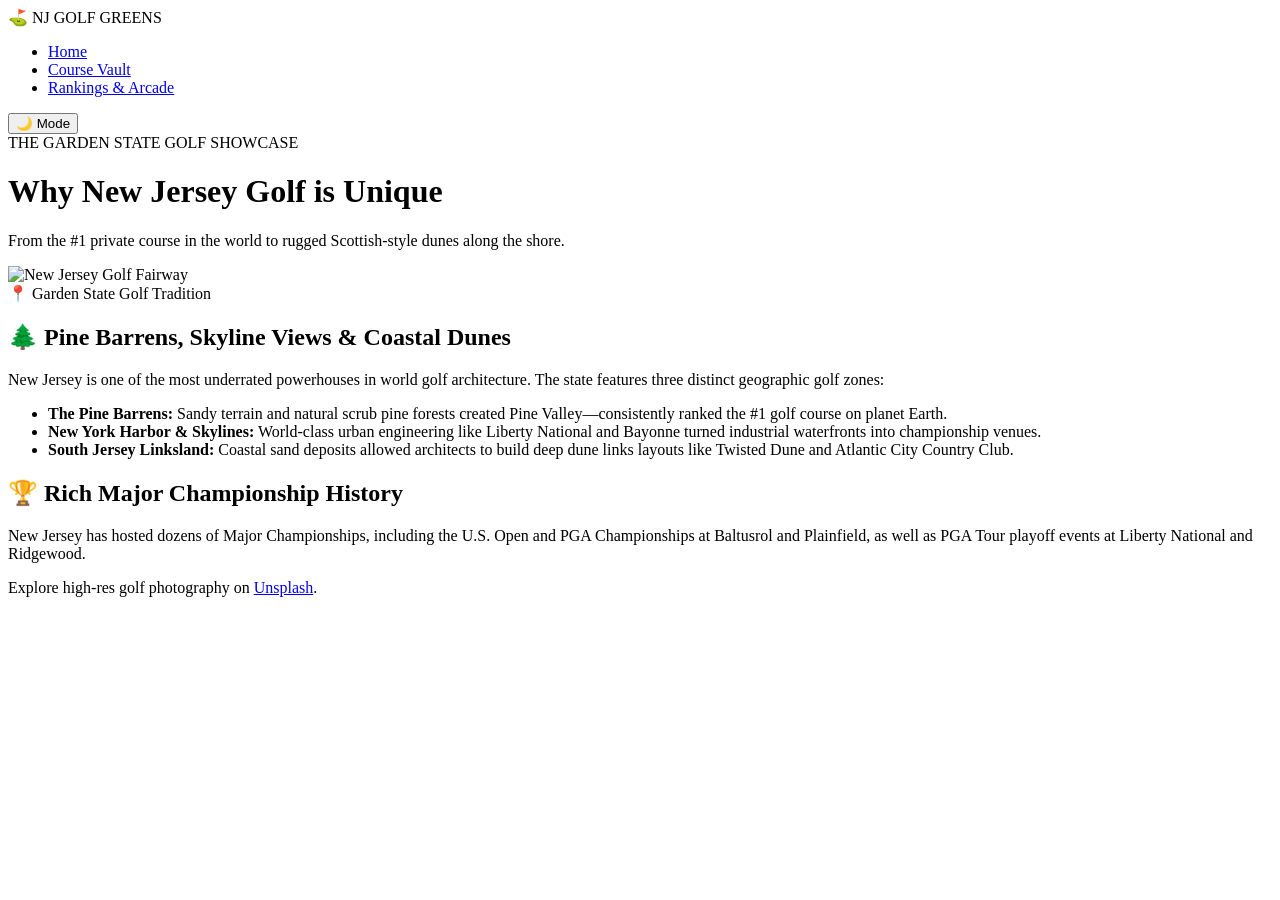
==== index.html @ e5b6b15c "Create index.html" ====
<!DOCTYPE html>
<html lang="en">
<head>
  <meta charset="UTF-8">
  <meta name="viewport" content="width=device-width, initial-scale=1.0">
  <title>NJ Golf Greens | Home</title>
  <link rel="stylesheet" href="styles.css">
  <script src="https://cdn.jsdelivr.net/npm/canvas-confetti@1.6.0/dist/confetti.browser.min.js"></script>
</head>
<body>

  <!-- Shared Navigation -->
  <nav class="navbar">
    <div class="nav-logo">⛳ NJ GOLF GREENS</div>
    <ul class="nav-links">
      <li><a href="index.html" class="active">Home</a></li>
      <li><a href="courses.html">Course Vault</a></li>
      <li><a href="rankings.html">Rankings & Arcade</a></li>
    </ul>
    <button class="theme-btn" id="theme-btn">🌙 Mode</button>
  </nav>

  <header class="hero">
    <div class="hero-badge">THE GARDEN STATE GOLF SHOWCASE</div>
    <h1>Why New Jersey Golf is Unique</h1>
    <p>From the #1 private course in the world to rugged Scottish-style dunes along the shore.</p>
  </header>

  <main class="container">
    <div class="image-frame">
      <img src="https://images.unsplash.com/photo-1535131749006-b7f58c99034b?auto=format&fit=crop&w=1200&q=80" alt="New Jersey Golf Fairway" class="banner-image">
      <div class="image-tag">📍 Garden State Golf Tradition</div>
    </div>

    <div class="card">
      <h2>🌲 Pine Barrens, Skyline Views & Coastal Dunes</h2>
      <p>New Jersey is one of the most underrated powerhouses in world golf architecture. The state features three distinct geographic golf zones:</p>
      <ul class="feature-list">
        <li><strong>The Pine Barrens:</strong> Sandy terrain and natural scrub pine forests created Pine Valley—consistently ranked the #1 golf course on planet Earth.</li>
        <li><strong>New York Harbor & Skylines:</strong> World-class urban engineering like Liberty National and Bayonne turned industrial waterfronts into championship venues.</li>
        <li><strong>South Jersey Linksland:</strong> Coastal sand deposits allowed architects to build deep dune links layouts like Twisted Dune and Atlantic City Country Club.</li>
      </ul>
    </div>

    <div class="card">
      <h2>🏆 Rich Major Championship History</h2>
      <p>New Jersey has hosted dozens of Major Championships, including the U.S. Open and PGA Championships at Baltusrol and Plainfield, as well as PGA Tour playoff events at Liberty National and Ridgewood.</p>
      <p>Explore high-res golf photography on <a href="https://unsplash.com" target="_blank" rel="noopener noreferrer" class="custom-link">Unsplash</a>.</p>
    </div>
  </main>

  <script src="script.js"></script>
</body>
</html>
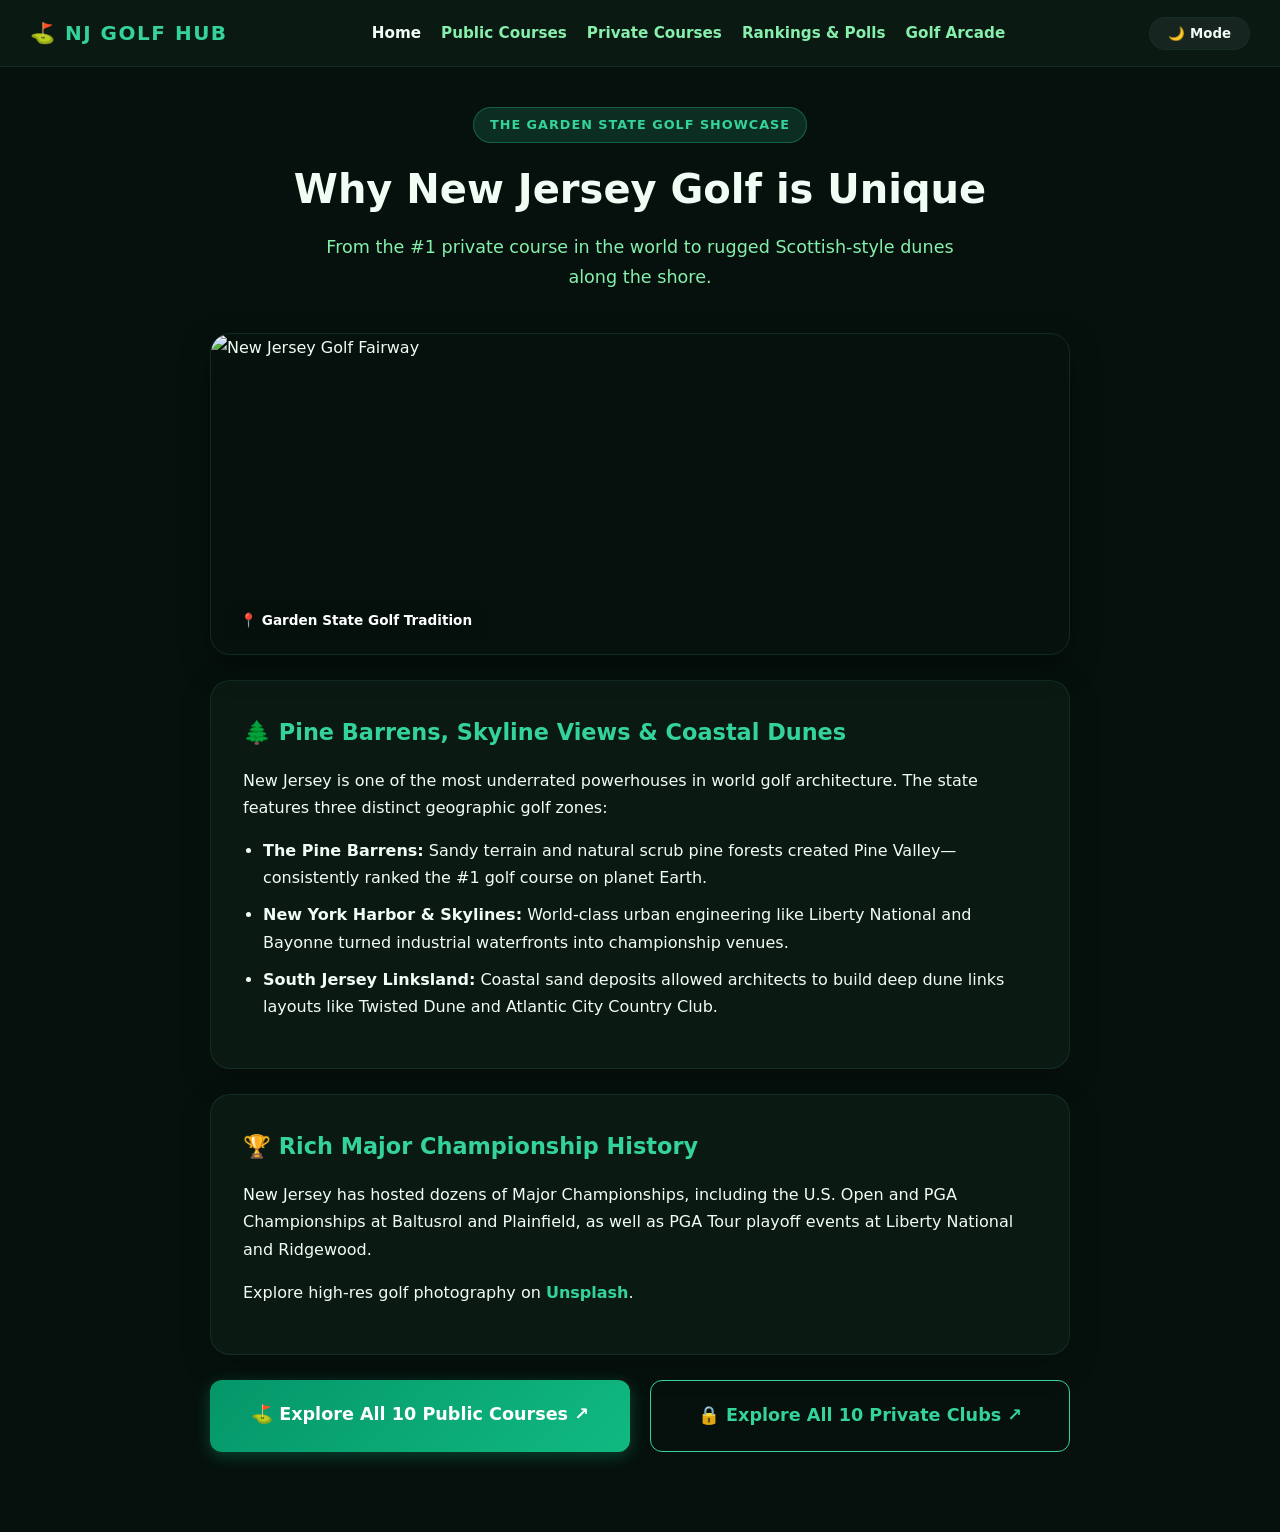
==== commit 44ec4eac: "Update index.html" ====
--- a/index.html
+++ b/index.html
@@ -3,7 +3,7 @@
 <head>
   <meta charset="UTF-8">
   <meta name="viewport" content="width=device-width, initial-scale=1.0">
-  <title>NJ Golf Greens | Home</title>
+  <title>NJ Golf Hub | Home</title>
   <link rel="stylesheet" href="styles.css">
   <script src="https://cdn.jsdelivr.net/npm/canvas-confetti@1.6.0/dist/confetti.browser.min.js"></script>
 </head>
@@ -11,11 +11,13 @@
 
   <!-- Shared Navigation -->
   <nav class="navbar">
-    <div class="nav-logo">⛳ NJ GOLF GREENS</div>
+    <div class="nav-logo">⛳ NJ GOLF HUB</div>
     <ul class="nav-links">
       <li><a href="index.html" class="active">Home</a></li>
-      <li><a href="courses.html">Course Vault</a></li>
-      <li><a href="rankings.html">Rankings & Arcade</a></li>
+      <li><a href="public-courses.html">Public Courses</a></li>
+      <li><a href="private-courses.html">Private Courses</a></li>
+      <li><a href="rankings.html">Rankings & Polls</a></li>
+      <li><a href="arcade.html">Golf Arcade</a></li>
     </ul>
     <button class="theme-btn" id="theme-btn">🌙 Mode</button>
   </nav>
@@ -47,6 +49,11 @@
       <p>New Jersey has hosted dozens of Major Championships, including the U.S. Open and PGA Championships at Baltusrol and Plainfield, as well as PGA Tour playoff events at Liberty National and Ridgewood.</p>
       <p>Explore high-res golf photography on <a href="https://unsplash.com" target="_blank" rel="noopener noreferrer" class="custom-link">Unsplash</a>.</p>
     </div>
+
+    <div class="card grid-2col" style="gap: 20px; background: transparent; padding: 0; border: none; box-shadow: none;">
+      <a href="public-courses.html" class="action-btn glow-btn" style="padding: 20px; font-size: 1.1rem; text-decoration: none;">⛳ Explore All 10 Public Courses ↗</a>
+      <a href="private-courses.html" class="action-btn outline-btn" style="padding: 20px; font-size: 1.1rem; text-decoration: none;">🔒 Explore All 10 Private Clubs ↗</a>
+    </div>
   </main>
 
   <script src="script.js"></script>
--- a/styles.css
+++ b/styles.css
@@ -0,0 +1,333 @@
+/* =========================================
+   NEW JERSEY GOLF HUB - MODERN EMERALD THEME
+   ========================================= */
+
+:root {
+  --bg-primary: #06110d;
+  --bg-card: rgba(12, 29, 22, 0.85);
+  --border-color: rgba(22, 51, 39, 0.8);
+  --border-glow: #10b981;
+  --accent-green: #10b981;
+  --accent-neon: #34d399;
+  --text-main: #f0fdf4;
+  --text-muted: #86efac;
+  --font-family: 'Inter', system-ui, -apple-system, BlinkMacSystemFont, "Segoe UI", Roboto, sans-serif;
+}
+
+body.light-mode {
+  --bg-primary: #f0fdf4;
+  --bg-card: #ffffff;
+  --border-color: #d1fae5;
+  --border-glow: #059669;
+  --accent-green: #059669;
+  --accent-neon: #047857;
+  --text-main: #064e3b;
+  --text-muted: #047857;
+}
+
+* {
+  box-sizing: border-box;
+}
+
+body {
+  background-color: var(--bg-primary);
+  color: var(--text-main);
+  font-family: var(--font-family);
+  margin: 0;
+  padding: 0 0 80px 0;
+  line-height: 1.7;
+  transition: background-color 0.3s ease, color 0.3s ease;
+}
+
+/* Glass Navbar */
+.navbar {
+  background: var(--bg-card);
+  backdrop-filter: blur(12px);
+  border-bottom: 1px solid var(--border-color);
+  padding: 16px 30px;
+  display: flex;
+  justify-content: space-between;
+  align-items: center;
+  position: sticky;
+  top: 0;
+  z-index: 100;
+}
+
+.nav-logo {
+  font-size: 1.25rem;
+  font-weight: 900;
+  color: var(--accent-neon);
+  letter-spacing: 1.5px;
+}
+
+.nav-links {
+  list-style: none;
+  display: flex;
+  gap: 20px;
+  margin: 0;
+  padding: 0;
+}
+
+.nav-links a {
+  color: var(--text-muted);
+  text-decoration: none;
+  font-size: 0.95rem;
+  font-weight: 600;
+  transition: all 0.2s ease;
+}
+
+.nav-links a:hover,
+.nav-links a.active {
+  color: var(--text-main);
+}
+
+/* Hero Banner */
+.hero {
+  text-align: center;
+  padding: 40px 20px 20px;
+}
+
+.hero-badge {
+  display: inline-block;
+  background: rgba(52, 211, 153, 0.15);
+  color: var(--accent-neon);
+  font-size: 0.8rem;
+  font-weight: 700;
+  text-transform: uppercase;
+  letter-spacing: 1px;
+  padding: 6px 16px;
+  border-radius: 20px;
+  border: 1px solid rgba(52, 211, 153, 0.3);
+  margin-bottom: 12px;
+}
+
+h1 {
+  font-size: 2.5rem;
+  font-weight: 800;
+  margin: 0 0 10px 0;
+}
+
+.hero p {
+  color: var(--text-muted);
+  font-size: 1.1rem;
+  max-width: 650px;
+  margin: 0 auto;
+}
+
+.container {
+  max-width: 900px;
+  margin: 20px auto 0;
+  padding: 0 20px;
+}
+
+/* Card Styling */
+.card {
+  background: var(--bg-card);
+  border: 1px solid var(--border-color);
+  border-radius: 20px;
+  padding: 32px;
+  margin-top: 25px;
+  box-shadow: 0 10px 30px rgba(0, 0, 0, 0.25);
+  transition: transform 0.25s ease, border-color 0.25s ease;
+}
+
+.card:hover {
+  border-color: var(--border-glow);
+  transform: translateY(-4px);
+}
+
+h2 {
+  font-size: 1.4rem;
+  font-weight: 700;
+  color: var(--accent-neon);
+  margin-top: 0;
+  margin-bottom: 16px;
+}
+
+/* Image Frames */
+.image-frame {
+  position: relative;
+  border-radius: 20px;
+  overflow: hidden;
+  border: 1px solid var(--border-color);
+  box-shadow: 0 12px 30px rgba(0,0,0,0.4);
+}
+
+.banner-image {
+  width: 100%;
+  height: 320px;
+  object-fit: cover;
+  display: block;
+}
+
+.image-tag {
+  position: absolute;
+  bottom: 15px;
+  left: 15px;
+  background: rgba(6, 17, 13, 0.85);
+  backdrop-filter: blur(8px);
+  color: #ffffff;
+  padding: 6px 14px;
+  border-radius: 10px;
+  font-size: 0.85rem;
+  font-weight: 600;
+}
+
+/* Grids & Columns */
+.courses-grid {
+  display: grid;
+  grid-template-columns: 1fr;
+  gap: 25px;
+}
+
+.grid-2col {
+  display: grid;
+  grid-template-columns: 1fr 1fr;
+  gap: 25px;
+}
+
+@media (max-width: 768px) {
+  .grid-2col {
+    grid-template-columns: 1fr;
+  }
+}
+
+.feature-list, .ranked-list {
+  padding-left: 20px;
+}
+
+.feature-list li, .ranked-list li {
+  margin-bottom: 10px;
+}
+
+/* Controls, Buttons & Inputs */
+.theme-btn {
+  background: rgba(255, 255, 255, 0.05);
+  color: var(--text-main);
+  border: 1px solid var(--border-color);
+  padding: 8px 18px;
+  border-radius: 20px;
+  cursor: pointer;
+  font-family: var(--font-family);
+  font-weight: 600;
+}
+
+.action-btn {
+  border: none;
+  padding: 12px 26px;
+  font-family: var(--font-family);
+  font-size: 0.95rem;
+  font-weight: 700;
+  border-radius: 12px;
+  cursor: pointer;
+  transition: all 0.2s ease;
+  display: inline-block;
+  text-decoration: none;
+  text-align: center;
+}
+
+.glow-btn {
+  background: linear-gradient(135deg, #059669, #10b981);
+  color: #ffffff;
+  box-shadow: 0 4px 15px rgba(16, 185, 129, 0.3);
+}
+
+.glow-btn:hover {
+  transform: translateY(-2px);
+  box-shadow: 0 8px 25px rgba(16, 185, 129, 0.5);
+}
+
+.outline-btn {
+  background: transparent;
+  color: var(--accent-neon);
+  border: 1px solid var(--accent-neon);
+}
+
+.modern-input {
+  background: rgba(0, 0, 0, 0.3);
+  border: 1px solid var(--border-color);
+  color: #ffffff;
+  padding: 12px 16px;
+  border-radius: 10px;
+  width: 100%;
+  max-width: 320px;
+  font-family: var(--font-family);
+  font-size: 1rem;
+  outline: none;
+}
+
+.input-group label {
+  display: block;
+  font-weight: 600;
+  margin-bottom: 8px;
+}
+
+.status-box {
+  background: rgba(0, 0, 0, 0.25);
+  border-left: 3px solid var(--accent-neon);
+  padding: 14px 18px;
+  border-radius: 8px;
+  font-weight: 600;
+  color: var(--accent-neon);
+  margin-top: 15px;
+}
+
+.custom-link {
+  color: var(--accent-neon);
+  text-decoration: none;
+  font-weight: 600;
+}
+
+.poll-buttons {
+  display: flex;
+  gap: 15px;
+  margin-top: 15px;
+}
+
+/* Canvas HUD & Arcade Styles */
+.game-hud {
+  display: flex;
+  gap: 20px;
+  margin-bottom: 20px;
+}
+
+.hud-item {
+  background: rgba(0, 0, 0, 0.3);
+  border: 1px solid var(--border-color);
+  padding: 12px 20px;
+  border-radius: 12px;
+  flex: 1;
+  text-align: center;
+}
+
+.hud-label {
+  display: block;
+  font-size: 0.75rem;
+  font-weight: 700;
+  color: var(--text-muted);
+}
+
+.hud-value {
+  font-size: 1.4rem;
+  font-weight: 900;
+  color: var(--accent-neon);
+}
+
+.canvas-wrapper {
+  display: flex;
+  justify-content: center;
+  margin-bottom: 20px;
+}
+
+#golf-canvas, #putting-canvas {
+  background-color: #022c22;
+  border: 2px solid var(--border-color);
+  border-radius: 16px;
+  max-width: 100%;
+}
+
+.swing-btn-large {
+  width: 100%;
+  padding: 16px;
+  font-size: 1.1rem;
+}
